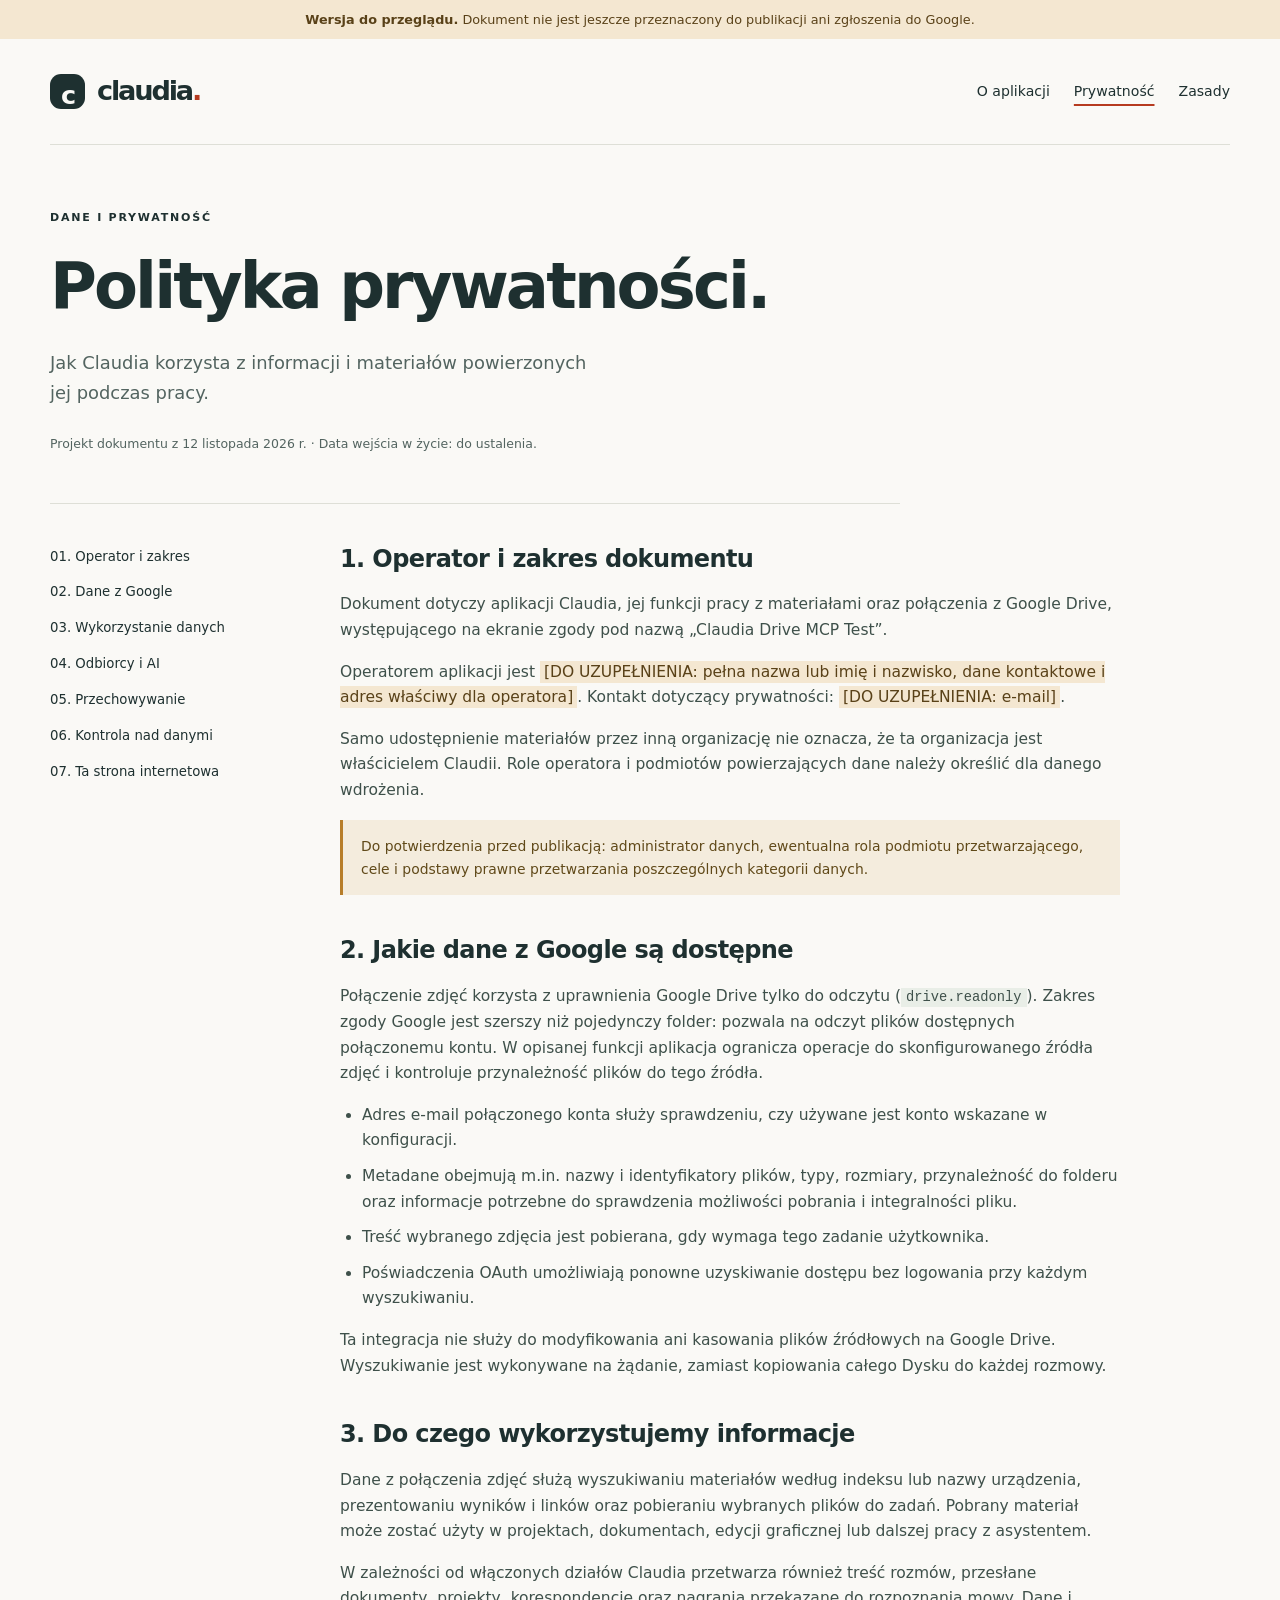
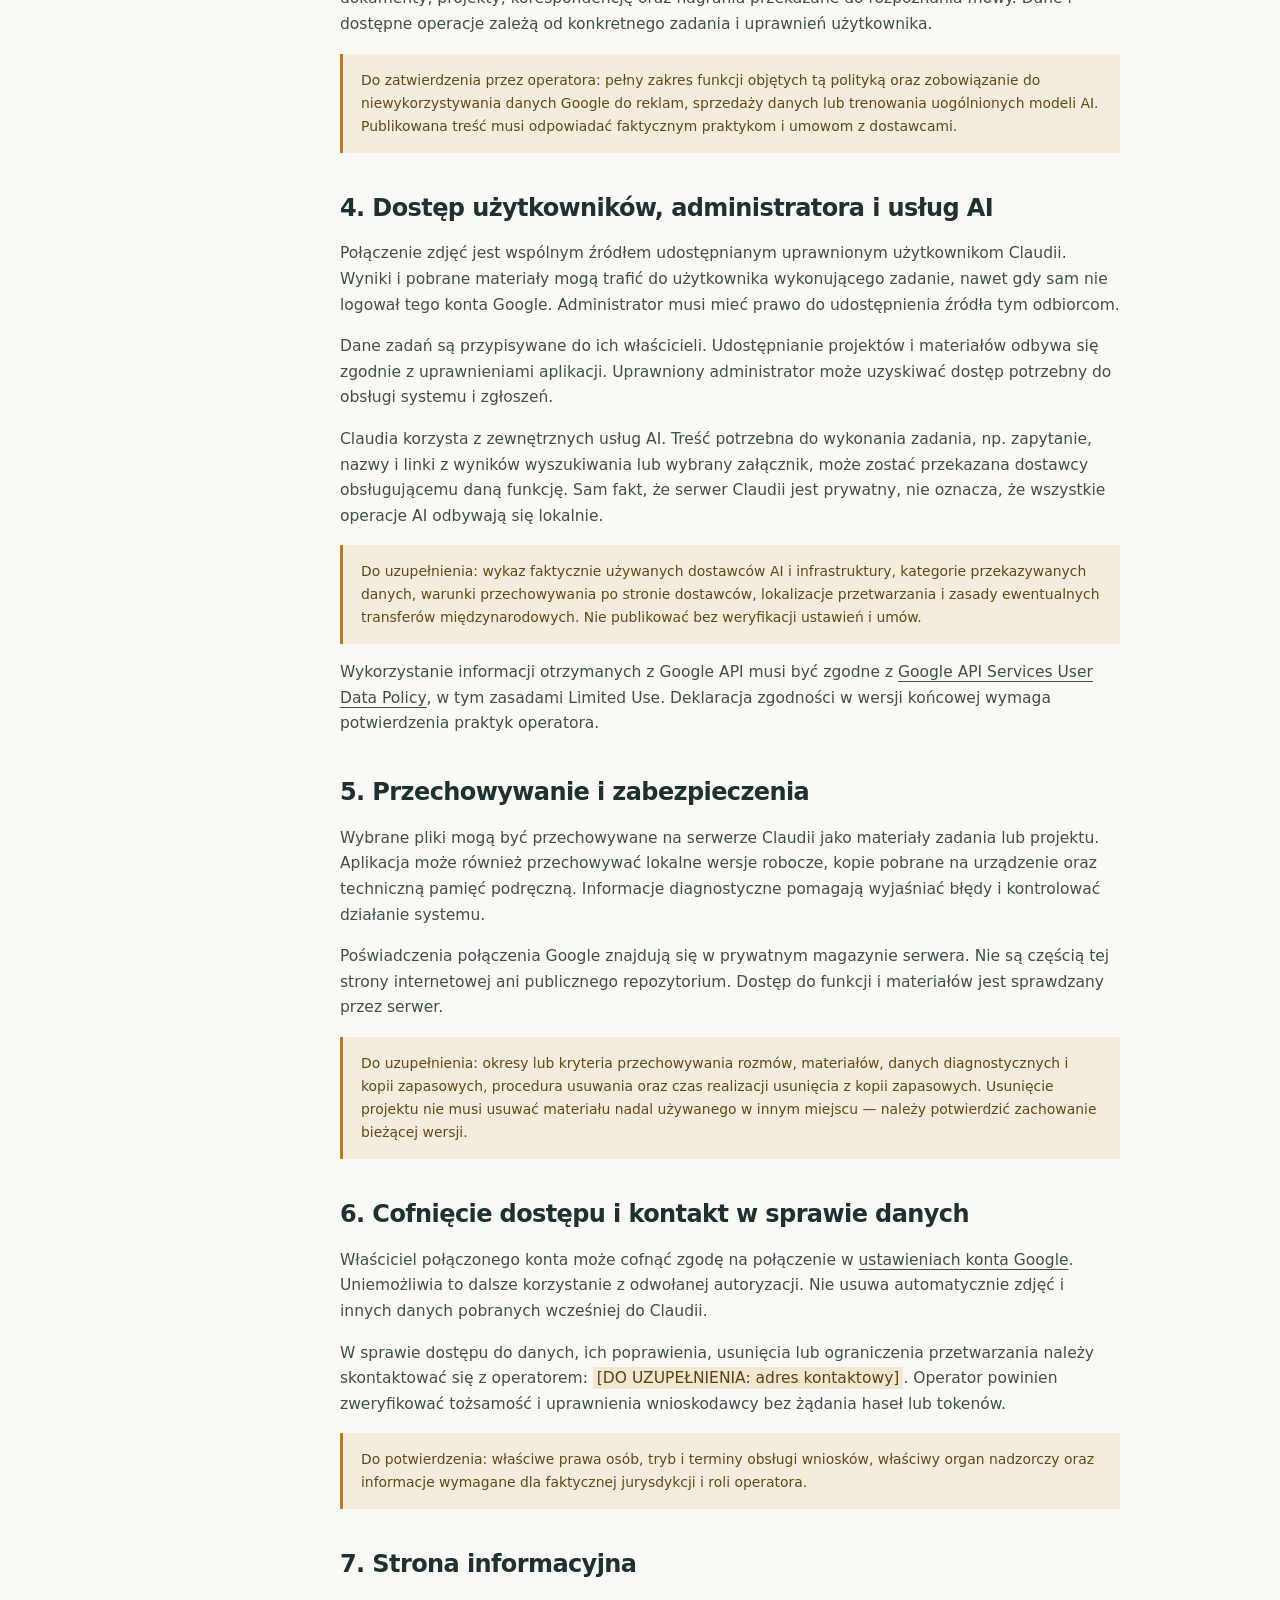
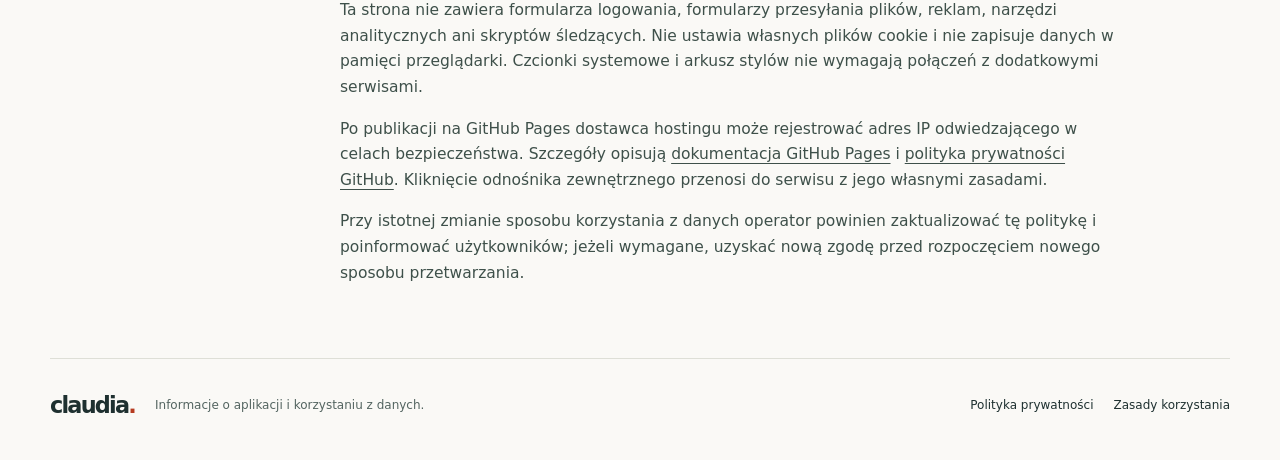
==== prywatnosc.html @ 47835b9e "Przygotuj szkic strony informacyjnej Claudii i dokumentow prywatnosci" ====
<!doctype html>
<html lang="pl"><head><meta charset="utf-8"><meta name="viewport" content="width=device-width, initial-scale=1"><meta name="robots" content="noindex, nofollow"><meta name="description" content="Polityka prywatności Claudii: dostęp do Google Drive, wykorzystanie materiałów w zadaniach, przechowywanie i kontakt."><title>Polityka prywatności — Claudia</title><link rel="stylesheet" href="styles.css"></head>
<body><a class="skip" href="#tresc">Przejdź do treści</a><div class="draft"><strong>Wersja do przeglądu.</strong> Dokument nie jest jeszcze przeznaczony do publikacji ani zgłoszenia do Google.</div>
<header class="site-header wrap"><a class="brand" href="index.html"><span class="brand-icon" aria-hidden="true">c</span>claudia<span class="brand-dot">.</span></a><nav aria-label="Nawigacja główna"><a href="index.html">O aplikacji</a><a href="prywatnosc.html" aria-current="page">Prywatność</a><a href="warunki.html">Zasady</a></nav></header>
<main id="tresc" class="wrap document"><div class="document-heading"><p class="eyebrow">DANE I PRYWATNOŚĆ</p><h1>Polityka prywatności.</h1><p class="lead">Jak Claudia korzysta z informacji i materiałów powierzonych jej podczas pracy.</p><p class="meta">Projekt dokumentu z 12 listopada 2026 r. · Data wejścia w życie: do ustalenia.</p></div>
<div class="document-layout"><aside><nav aria-label="Spis treści"><a href="#operator">01. Operator i zakres</a><a href="#google-dane">02. Dane z Google</a><a href="#cele">03. Wykorzystanie danych</a><a href="#odbiorcy">04. Odbiorcy i AI</a><a href="#przechowywanie">05. Przechowywanie</a><a href="#kontrola">06. Kontrola nad danymi</a><a href="#strona">07. Ta strona internetowa</a></nav></aside><div class="prose">
<section id="operator"><h2>1. Operator i zakres dokumentu</h2><p>Dokument dotyczy aplikacji Claudia, jej funkcji pracy z materiałami oraz połączenia z Google Drive, występującego na ekranie zgody pod nazwą „Claudia Drive MCP Test”.</p><p>Operatorem aplikacji jest <mark>[DO UZUPEŁNIENIA: pełna nazwa lub imię i nazwisko, dane kontaktowe i adres właściwy dla operatora]</mark>. Kontakt dotyczący prywatności: <mark>[DO UZUPEŁNIENIA: e-mail]</mark>.</p><p>Samo udostępnienie materiałów przez inną organizację nie oznacza, że ta organizacja jest właścicielem Claudii. Role operatora i podmiotów powierzających dane należy określić dla danego wdrożenia.</p><p class="review">Do potwierdzenia przed publikacją: administrator danych, ewentualna rola podmiotu przetwarzającego, cele i podstawy prawne przetwarzania poszczególnych kategorii danych.</p></section>
<section id="google-dane"><h2>2. Jakie dane z Google są dostępne</h2><p>Połączenie zdjęć korzysta z uprawnienia Google Drive tylko do odczytu (<code>drive.readonly</code>). Zakres zgody Google jest szerszy niż pojedynczy folder: pozwala na odczyt plików dostępnych połączonemu kontu. W opisanej funkcji aplikacja ogranicza operacje do skonfigurowanego źródła zdjęć i kontroluje przynależność plików do tego źródła.</p><ul><li>Adres e-mail połączonego konta służy sprawdzeniu, czy używane jest konto wskazane w konfiguracji.</li><li>Metadane obejmują m.in. nazwy i identyfikatory plików, typy, rozmiary, przynależność do folderu oraz informacje potrzebne do sprawdzenia możliwości pobrania i integralności pliku.</li><li>Treść wybranego zdjęcia jest pobierana, gdy wymaga tego zadanie użytkownika.</li><li>Poświadczenia OAuth umożliwiają ponowne uzyskiwanie dostępu bez logowania przy każdym wyszukiwaniu.</li></ul><p>Ta integracja nie służy do modyfikowania ani kasowania plików źródłowych na Google Drive. Wyszukiwanie jest wykonywane na żądanie, zamiast kopiowania całego Dysku do każdej rozmowy.</p></section>
<section id="cele"><h2>3. Do czego wykorzystujemy informacje</h2><p>Dane z połączenia zdjęć służą wyszukiwaniu materiałów według indeksu lub nazwy urządzenia, prezentowaniu wyników i linków oraz pobieraniu wybranych plików do zadań. Pobrany materiał może zostać użyty w projektach, dokumentach, edycji graficznej lub dalszej pracy z asystentem.</p><p>W zależności od włączonych działów Claudia przetwarza również treść rozmów, przesłane dokumenty, projekty, korespondencję oraz nagrania przekazane do rozpoznania mowy. Dane i dostępne operacje zależą od konkretnego zadania i uprawnień użytkownika.</p><p class="review">Do zatwierdzenia przez operatora: pełny zakres funkcji objętych tą polityką oraz zobowiązanie do niewykorzystywania danych Google do reklam, sprzedaży danych lub trenowania uogólnionych modeli AI. Publikowana treść musi odpowiadać faktycznym praktykom i umowom z dostawcami.</p></section>
<section id="odbiorcy"><h2>4. Dostęp użytkowników, administratora i usług AI</h2><p>Połączenie zdjęć jest wspólnym źródłem udostępnianym uprawnionym użytkownikom Claudii. Wyniki i pobrane materiały mogą trafić do użytkownika wykonującego zadanie, nawet gdy sam nie logował tego konta Google. Administrator musi mieć prawo do udostępnienia źródła tym odbiorcom.</p><p>Dane zadań są przypisywane do ich właścicieli. Udostępnianie projektów i materiałów odbywa się zgodnie z uprawnieniami aplikacji. Uprawniony administrator może uzyskiwać dostęp potrzebny do obsługi systemu i zgłoszeń.</p><p>Claudia korzysta z zewnętrznych usług AI. Treść potrzebna do wykonania zadania, np. zapytanie, nazwy i linki z wyników wyszukiwania lub wybrany załącznik, może zostać przekazana dostawcy obsługującemu daną funkcję. Sam fakt, że serwer Claudii jest prywatny, nie oznacza, że wszystkie operacje AI odbywają się lokalnie.</p><p class="review">Do uzupełnienia: wykaz faktycznie używanych dostawców AI i infrastruktury, kategorie przekazywanych danych, warunki przechowywania po stronie dostawców, lokalizacje przetwarzania i zasady ewentualnych transferów międzynarodowych. Nie publikować bez weryfikacji ustawień i umów.</p><p>Wykorzystanie informacji otrzymanych z Google API musi być zgodne z <a href="https://developers.google.com/terms/api-services-user-data-policy">Google API Services User Data Policy</a>, w tym zasadami Limited Use. Deklaracja zgodności w wersji końcowej wymaga potwierdzenia praktyk operatora.</p></section>
<section id="przechowywanie"><h2>5. Przechowywanie i zabezpieczenia</h2><p>Wybrane pliki mogą być przechowywane na serwerze Claudii jako materiały zadania lub projektu. Aplikacja może również przechowywać lokalne wersje robocze, kopie pobrane na urządzenie oraz techniczną pamięć podręczną. Informacje diagnostyczne pomagają wyjaśniać błędy i kontrolować działanie systemu.</p><p>Poświadczenia połączenia Google znajdują się w prywatnym magazynie serwera. Nie są częścią tej strony internetowej ani publicznego repozytorium. Dostęp do funkcji i materiałów jest sprawdzany przez serwer.</p><p class="review">Do uzupełnienia: okresy lub kryteria przechowywania rozmów, materiałów, danych diagnostycznych i kopii zapasowych, procedura usuwania oraz czas realizacji usunięcia z kopii zapasowych. Usunięcie projektu nie musi usuwać materiału nadal używanego w innym miejscu — należy potwierdzić zachowanie bieżącej wersji.</p></section>
<section id="kontrola"><h2>6. Cofnięcie dostępu i kontakt w sprawie danych</h2><p>Właściciel połączonego konta może cofnąć zgodę na połączenie w <a href="https://myaccount.google.com/connections">ustawieniach konta Google</a>. Uniemożliwia to dalsze korzystanie z odwołanej autoryzacji. Nie usuwa automatycznie zdjęć i innych danych pobranych wcześniej do Claudii.</p><p>W sprawie dostępu do danych, ich poprawienia, usunięcia lub ograniczenia przetwarzania należy skontaktować się z operatorem: <mark>[DO UZUPEŁNIENIA: adres kontaktowy]</mark>. Operator powinien zweryfikować tożsamość i uprawnienia wnioskodawcy bez żądania haseł lub tokenów.</p><p class="review">Do potwierdzenia: właściwe prawa osób, tryb i terminy obsługi wniosków, właściwy organ nadzorczy oraz informacje wymagane dla faktycznej jurysdykcji i roli operatora.</p></section>
<section id="strona"><h2>7. Strona informacyjna</h2><p>Ta strona nie zawiera formularza logowania, formularzy przesyłania plików, reklam, narzędzi analitycznych ani skryptów śledzących. Nie ustawia własnych plików cookie i nie zapisuje danych w pamięci przeglądarki. Czcionki systemowe i arkusz stylów nie wymagają połączeń z dodatkowymi serwisami.</p><p>Po publikacji na GitHub Pages dostawca hostingu może rejestrować adres IP odwiedzającego w celach bezpieczeństwa. Szczegóły opisują <a href="https://docs.github.com/en/pages/getting-started-with-github-pages/what-is-github-pages#data-collection">dokumentacja GitHub Pages</a> i <a href="https://docs.github.com/en/site-policy/privacy-policies/github-general-privacy-statement">polityka prywatności GitHub</a>. Kliknięcie odnośnika zewnętrznego przenosi do serwisu z jego własnymi zasadami.</p><p>Przy istotnej zmianie sposobu korzystania z danych operator powinien zaktualizować tę politykę i poinformować użytkowników; jeżeli wymagane, uzyskać nową zgodę przed rozpoczęciem nowego sposobu przetwarzania.</p></section>
</div></div></main><footer class="wrap"><a class="brand small" href="index.html">claudia<span class="brand-dot">.</span></a><p>Informacje o aplikacji i korzystaniu z danych.</p><nav aria-label="Dokumenty"><a href="prywatnosc.html">Polityka prywatności</a><a href="warunki.html">Zasady korzystania</a></nav></footer></body></html>
---- styles.css ----
@charset "UTF-8";
.illustration .orbit{transform:none}
:root{--paper:#faf9f6;--ink:#1e3030;--muted:#536460;--accent:#b63b20;--line:#dedfd7;--mint:#e9eee7;--white:#fff;--radius:22px}
*{box-sizing:border-box}html{scroll-behavior:smooth;scroll-padding-top:24px}body{margin:0;background:var(--paper);color:var(--ink);font-family:system-ui,-apple-system,"Segoe UI",sans-serif;font-size:16px;line-height:1.65}a{color:inherit;text-underline-offset:4px}a:hover{color:var(--accent)}a:focus-visible,summary:focus-visible{outline:3px solid var(--accent);outline-offset:5px;border-radius:3px}p{margin:0 0 1rem}h1,h2,h3{line-height:1.12;letter-spacing:-.045em;margin:0 0 1rem}h1{font-size:clamp(2.9rem,5.6vw,5.1rem);font-weight:650}h2{font-size:clamp(2rem,3vw,2.8rem);font-weight:620}h3{font-size:1.27rem;font-weight:650;letter-spacing:-.025em}.wrap{width:min(1180px,calc(100% - 80px));margin-inline:auto}.skip{position:absolute;top:-100px;left:20px;z-index:10;background:var(--ink);color:#fff;padding:12px}.skip:focus{top:12px}.draft{background:#f4e7d1;color:#594118;padding:9px 24px;font-size:.8rem;text-align:center}.site-header{min-height:106px;display:flex;align-items:center;justify-content:space-between;gap:25px;border-bottom:1px solid var(--line)}.brand{display:inline-flex;align-items:center;font-size:1.7rem;font-weight:750;letter-spacing:-.08em;text-decoration:none}.brand-icon{display:grid;place-items:center;width:35px;height:35px;background:var(--ink);color:var(--paper);border-radius:11px;margin-right:12px;font-size:1.6rem;padding-bottom:3px}.brand-dot{color:var(--accent)}nav{display:flex;flex-wrap:wrap;gap:24px;font-size:.88rem}nav a{text-decoration:none}nav a[aria-current]{text-decoration:underline;text-decoration-color:var(--accent);text-decoration-thickness:2px;text-underline-offset:8px}.hero{display:grid;grid-template-columns:1.1fr 1fr;gap:65px;align-items:center;padding-block:80px 76px}.eyebrow{font-size:.69rem;letter-spacing:.16em;font-weight:750;margin-bottom:24px}.status-dot{display:inline-block;width:7px;height:7px;background:var(--accent);border-radius:50%;margin-right:8px}h1 span{color:var(--accent)}.lead{color:var(--muted);font-size:1.12rem;line-height:1.7;max-width:540px;margin-block:25px}.actions{display:flex;flex-wrap:wrap;gap:20px;align-items:center;margin-top:30px}.button{display:inline-flex;align-items:center;gap:22px;padding:14px 20px;background:var(--ink);color:var(--white);border-radius:8px;text-decoration:none;font-size:.88rem;font-weight:600}.button:hover{background:#344b45;color:white}.text-link{font-size:.9rem;font-weight:650}.hero-note{font-size:.73rem;color:var(--muted);margin:30px 0 0}.hero-note span{margin-inline:12px;color:#939f99}.illustration{position:relative;height:482px;background:var(--mint);border-radius:50% 50% 20px 20px;isolation:isolate}.illustration-title{position:absolute;top:43px;left:0;right:0;text-align:center;color:var(--muted);font-size:.63rem;letter-spacing:.2em;font-weight:700}.orbit{position:absolute;inset:45px 20px;border:1px solid #cbd5cb;border-radius:50%;z-index:-1;transform:rotate(30deg)}.orbit-two{inset:90px 0;transform:rotate(-30deg)}.work-card{position:absolute;top:107px;left:17%;width:66%;background:var(--ink);color:#fff;border-radius:16px;padding:24px;box-shadow:0 22px 40px #253e3022;transform:rotate(-5deg)}.work-label{font-size:.56rem;letter-spacing:.13em;color:#c0cec7}.work-heading{display:block;font-size:1.65rem;line-height:1.18;letter-spacing:-.04em;margin:14px 0}.abstract-image{position:relative;height:90px;background:#d8e0cc;border-radius:6px;overflow:hidden}.abstract-image span{position:absolute;border-radius:50%;width:62px;height:62px;background:#d96740;right:24px;top:10px}.abstract-image i{position:absolute;width:160px;height:75px;background:#748b76;transform:rotate(-22deg);left:-15px;bottom:-30px}.abstract-image b{position:absolute;width:190px;height:95px;background:#a9baa0;transform:rotate(25deg);right:-35px;bottom:-60px}.work-bottom{display:flex;justify-content:space-between;margin-top:17px;font-size:.7rem;color:#dbe3da}.source-card{display:flex;align-items:center;gap:12px;position:absolute;z-index:2;border-radius:12px;background:var(--white);padding:15px 19px;box-shadow:0 8px 26px #26392e12;font-size:.78rem;font-weight:650}.source-card small{display:block;color:var(--muted);font-size:.61rem;font-weight:400}.source-top{top:85px;left:0;transform:rotate(3deg)}.source-bottom{bottom:53px;right:-3px;transform:rotate(3deg)}.mini-icon{display:grid;place-items:center;font-size:1.4rem;background:var(--mint);border-radius:8px;width:36px;height:40px}.mini-icon.orange{color:var(--accent);background:#f7e8dd}.illustration-caption{position:absolute;bottom:14px;right:18px;font-size:.6rem;color:var(--muted)}.section{padding-block:64px;border-top:1px solid var(--line)}.section-heading{max-width:670px}.section-heading>p:last-child{color:var(--muted)}.cards{display:grid;grid-template-columns:repeat(3,1fr);gap:20px;margin-top:34px}.card{border:1px solid var(--line);padding:28px;border-radius:var(--radius)}.card-number{display:block;color:var(--accent);font-size:.75rem;margin-bottom:34px}.card p{color:var(--muted);font-size:.92rem;margin:0}.integration{display:grid;grid-template-columns:1fr 1fr;gap:80px;background:var(--mint);padding:52px;border-radius:var(--radius);margin-bottom:65px}.integration p:not(.eyebrow){font-size:.94rem;color:var(--muted)}.steps{list-style:none;margin:0;padding:0}.steps li{display:flex;gap:17px;border-bottom:1px solid #cdd6cc;padding:24px 0}.steps li:first-child{padding-top:0}.steps li:last-child{border:0;padding-bottom:0}.steps li>span{flex-shrink:0;width:30px;height:30px;border:1px solid #a8b8a6;border-radius:50%;display:grid;place-items:center;font-size:.75rem}.steps h3{font-size:1.1rem;margin:4px 0 9px}.steps p{margin:0}.faq{display:grid;grid-template-columns:.8fr 1.2fr;gap:60px}.faq details{padding:19px 0;border-bottom:1px solid var(--line)}.faq details:first-child{padding-top:0}.faq summary{cursor:pointer;font-size:.98rem;font-weight:600;padding-right:10px}.faq details p{margin:15px 0 0;color:var(--muted);font-size:.92rem}.contact{border-top:1px solid var(--line);padding-block:52px;display:grid;grid-template-columns:1fr 1fr;gap:65px}.contact p{color:var(--muted);font-size:.92rem}.contact-data{padding-top:20px}.contact-data strong{color:var(--ink)}mark{background:#f4e7d1;color:#594118;padding:2px 4px;overflow-wrap:anywhere}footer{display:flex;align-items:center;flex-wrap:wrap;gap:20px;border-top:1px solid var(--line);padding-block:28px 36px}footer p{font-size:.75rem;color:var(--muted);margin:0;flex:1}footer nav{font-size:.75rem;gap:20px}.brand.small{font-size:1.4rem}.document{padding-top:64px}.document-heading{max-width:850px;border-bottom:1px solid var(--line);padding-bottom:32px}.document h1{font-size:clamp(2.5rem,5vw,4.4rem);overflow-wrap:anywhere}.meta{color:var(--muted);font-size:.78rem}.document-layout{display:grid;grid-template-columns:225px minmax(0,1fr);gap:65px;padding-top:42px}.document aside nav{display:flex;flex-direction:column;gap:14px;position:sticky;top:24px;font-size:.83rem}.prose{max-width:780px;overflow-wrap:anywhere}.prose section{margin-bottom:42px;scroll-margin-top:25px}.prose h2{font-size:1.5rem;letter-spacing:-.025em;margin-bottom:20px}.prose p,.prose li{font-size:.97rem;color:#3e504a}.prose ul{padding-left:22px}.prose li{margin-bottom:10px}.prose code{font-size:.86rem;background:var(--mint);padding:2px 5px}.prose .review{border-left:3px solid #b77d29;background:#f4ecdd;color:#604919;padding:15px 18px;font-size:.87rem}.narrow{margin:44px auto 0}.document+footer{margin-top:30px}
@media(max-width:1000px){.wrap{width:calc(100% - 48px)}.hero{gap:30px;padding-top:50px}.illustration{height:440px}.source-card{padding:12px;max-width:92%}.integration{gap:32px;padding:32px}.document-layout{gap:30px;grid-template-columns:180px minmax(0,1fr)}.actions{gap:16px}.card{padding:22px}}
@media(max-width:720px){.wrap{width:calc(100% - 36px)}.draft{font-size:.72rem;padding:9px 16px}.site-header{min-height:96px;flex-wrap:wrap;gap:12px;padding-block:18px}.brand{font-size:1.5rem}nav{gap:17px;font-size:.8rem}.hero{grid-template-columns:1fr;gap:36px;padding-block:42px}.hero h1{font-size:clamp(2.9rem,10vw,4.5rem)}.lead{font-size:1rem}.hero-note{margin-top:24px}.illustration{width:min(420px,100%);height:420px;justify-self:center}.work-card{top:95px}.source-top{top:72px}.source-bottom{bottom:40px;right:0}.illustration-title{top:30px}.section{padding-block:40px}.cards{grid-template-columns:1fr;gap:14px;margin-top:24px}.card{padding:24px}.card-number{margin-bottom:20px}.integration{grid-template-columns:1fr;padding:28px;gap:30px;margin-bottom:40px}.faq,.contact{grid-template-columns:1fr;gap:20px}.contact{padding-block:35px}.contact-data{padding-top:0}footer{gap:15px}footer p{flex-basis:65%}footer nav{width:100%}.document{padding-top:38px}.document-layout{grid-template-columns:1fr;gap:32px;padding-top:25px}.document aside nav{position:static;display:grid;grid-template-columns:1fr 1fr;gap:12px}.prose h2{font-size:1.35rem}.document-heading{padding-bottom:22px}.prose .review{padding:12px}.narrow{margin-top:32px}}
@media(prefers-reduced-motion:reduce){html{scroll-behavior:auto}}
@media print{body{background:white;color:black}.draft{border:2px solid #765416}.site-header nav,.skip,.document aside,.illustration,.actions{display:none}.wrap{width:100%}.hero,.document-layout,.integration,.contact{display:block}.hero{padding:25px 0}.prose{max-width:none}.cards{display:block}.card{break-inside:avoid;margin:15px 0}.review,mark{background:#f4e7d1!important}footer{margin-top:20px}.section{padding:20px 0}a{text-decoration:underline}}
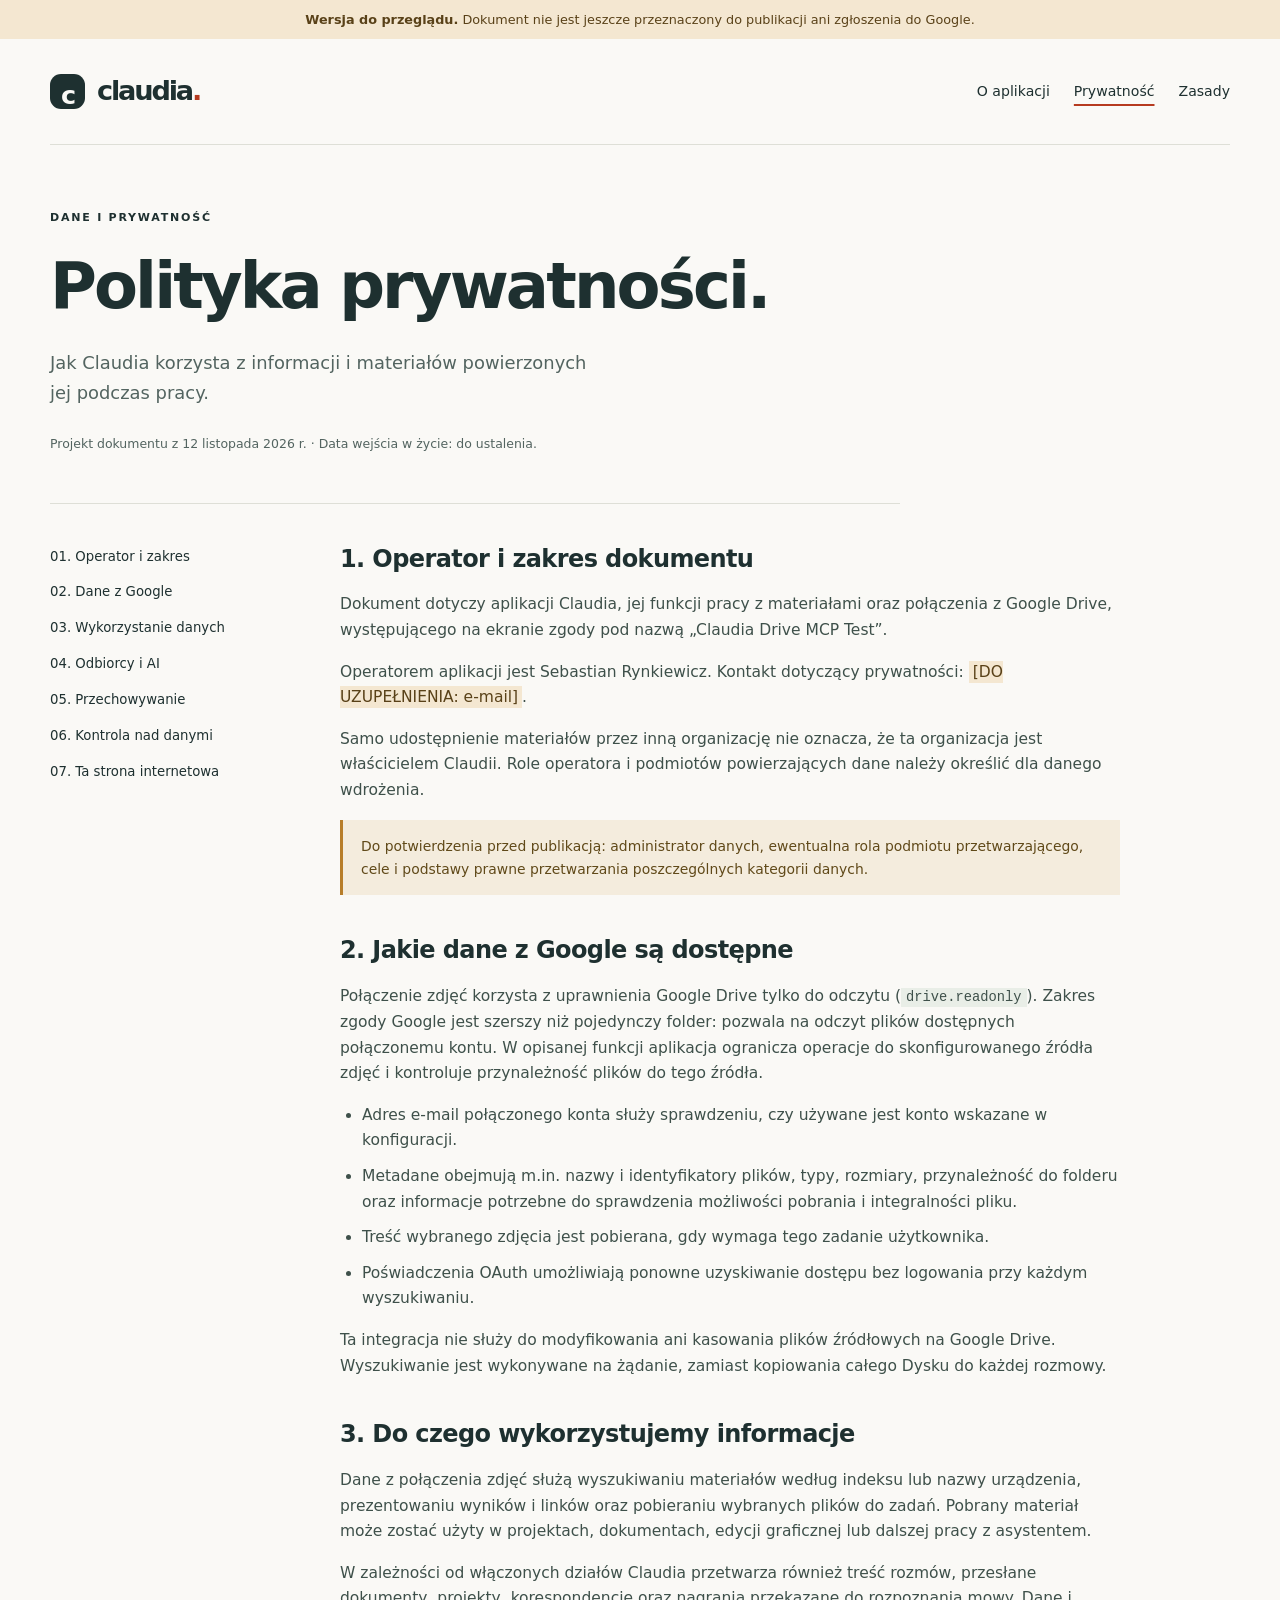
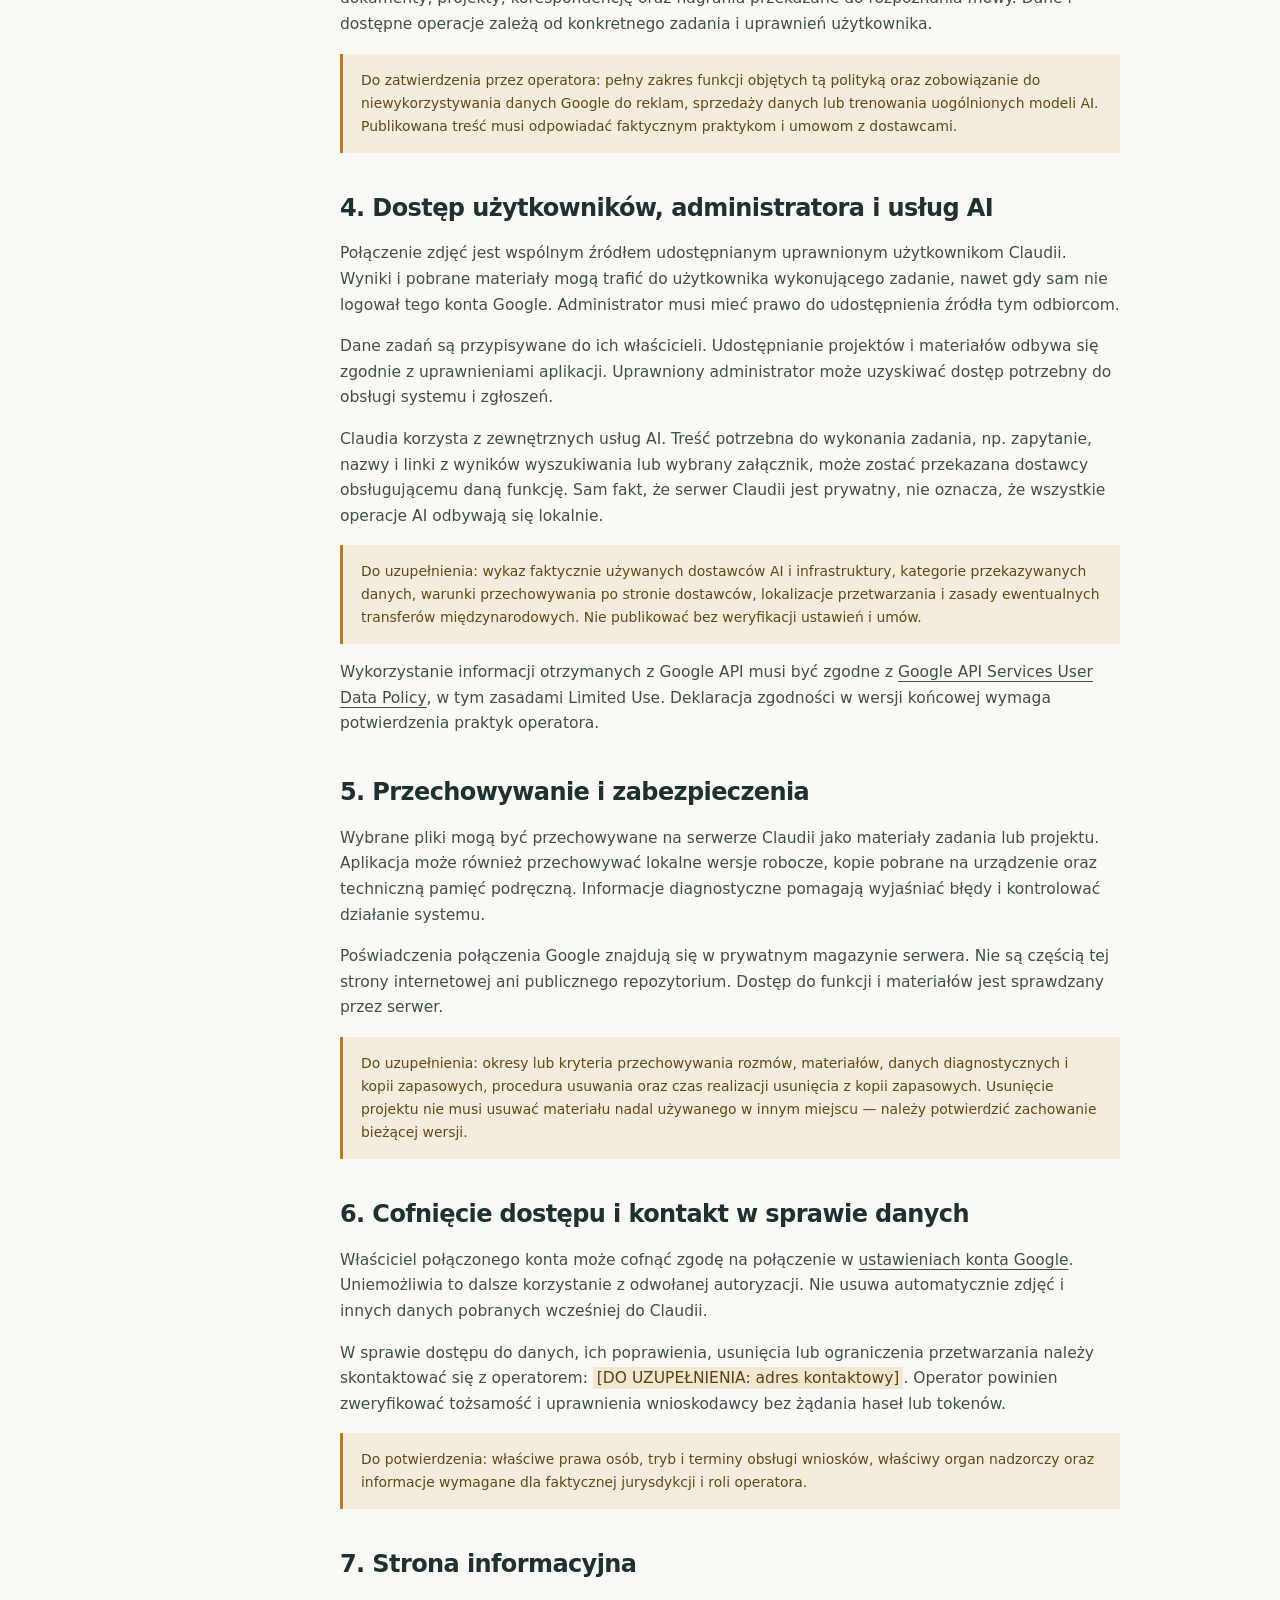
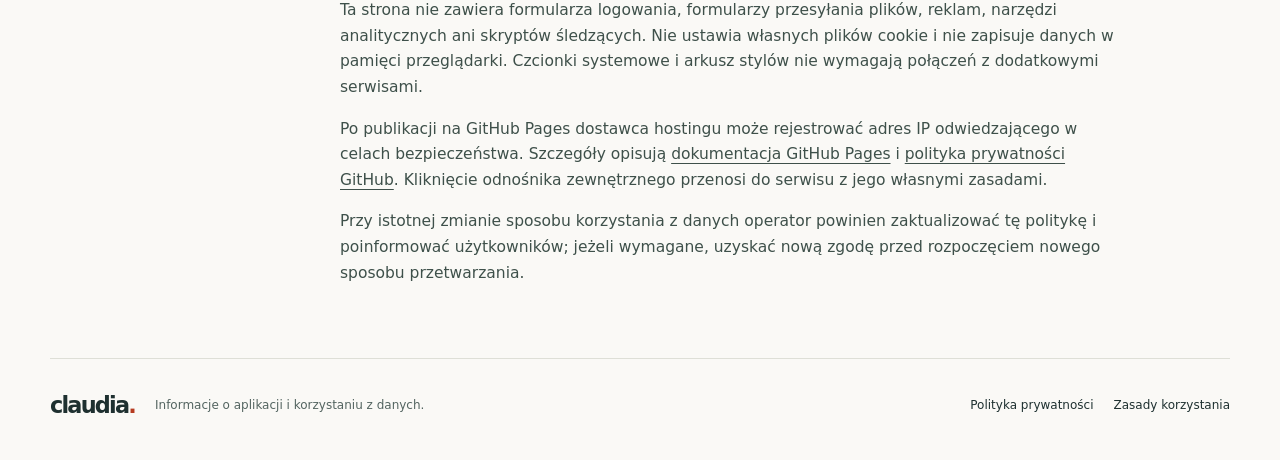
==== commit 4239db40: "Uzupelnij potwierdzone dane operatora Claudii" ====
--- a/prywatnosc.html
+++ b/prywatnosc.html
@@ -4,7 +4,7 @@
 <header class="site-header wrap"><a class="brand" href="index.html"><span class="brand-icon" aria-hidden="true">c</span>claudia<span class="brand-dot">.</span></a><nav aria-label="Nawigacja główna"><a href="index.html">O aplikacji</a><a href="prywatnosc.html" aria-current="page">Prywatność</a><a href="warunki.html">Zasady</a></nav></header>
 <main id="tresc" class="wrap document"><div class="document-heading"><p class="eyebrow">DANE I PRYWATNOŚĆ</p><h1>Polityka prywatności.</h1><p class="lead">Jak Claudia korzysta z informacji i materiałów powierzonych jej podczas pracy.</p><p class="meta">Projekt dokumentu z 12 listopada 2026 r. · Data wejścia w życie: do ustalenia.</p></div>
 <div class="document-layout"><aside><nav aria-label="Spis treści"><a href="#operator">01. Operator i zakres</a><a href="#google-dane">02. Dane z Google</a><a href="#cele">03. Wykorzystanie danych</a><a href="#odbiorcy">04. Odbiorcy i AI</a><a href="#przechowywanie">05. Przechowywanie</a><a href="#kontrola">06. Kontrola nad danymi</a><a href="#strona">07. Ta strona internetowa</a></nav></aside><div class="prose">
-<section id="operator"><h2>1. Operator i zakres dokumentu</h2><p>Dokument dotyczy aplikacji Claudia, jej funkcji pracy z materiałami oraz połączenia z Google Drive, występującego na ekranie zgody pod nazwą „Claudia Drive MCP Test”.</p><p>Operatorem aplikacji jest <mark>[DO UZUPEŁNIENIA: pełna nazwa lub imię i nazwisko, dane kontaktowe i adres właściwy dla operatora]</mark>. Kontakt dotyczący prywatności: <mark>[DO UZUPEŁNIENIA: e-mail]</mark>.</p><p>Samo udostępnienie materiałów przez inną organizację nie oznacza, że ta organizacja jest właścicielem Claudii. Role operatora i podmiotów powierzających dane należy określić dla danego wdrożenia.</p><p class="review">Do potwierdzenia przed publikacją: administrator danych, ewentualna rola podmiotu przetwarzającego, cele i podstawy prawne przetwarzania poszczególnych kategorii danych.</p></section>
+<section id="operator"><h2>1. Operator i zakres dokumentu</h2><p>Dokument dotyczy aplikacji Claudia, jej funkcji pracy z materiałami oraz połączenia z Google Drive, występującego na ekranie zgody pod nazwą „Claudia Drive MCP Test”.</p><p>Operatorem aplikacji jest Sebastian Rynkiewicz. Kontakt dotyczący prywatności: <mark>[DO UZUPEŁNIENIA: e-mail]</mark>.</p><p>Samo udostępnienie materiałów przez inną organizację nie oznacza, że ta organizacja jest właścicielem Claudii. Role operatora i podmiotów powierzających dane należy określić dla danego wdrożenia.</p><p class="review">Do potwierdzenia przed publikacją: administrator danych, ewentualna rola podmiotu przetwarzającego, cele i podstawy prawne przetwarzania poszczególnych kategorii danych.</p></section>
 <section id="google-dane"><h2>2. Jakie dane z Google są dostępne</h2><p>Połączenie zdjęć korzysta z uprawnienia Google Drive tylko do odczytu (<code>drive.readonly</code>). Zakres zgody Google jest szerszy niż pojedynczy folder: pozwala na odczyt plików dostępnych połączonemu kontu. W opisanej funkcji aplikacja ogranicza operacje do skonfigurowanego źródła zdjęć i kontroluje przynależność plików do tego źródła.</p><ul><li>Adres e-mail połączonego konta służy sprawdzeniu, czy używane jest konto wskazane w konfiguracji.</li><li>Metadane obejmują m.in. nazwy i identyfikatory plików, typy, rozmiary, przynależność do folderu oraz informacje potrzebne do sprawdzenia możliwości pobrania i integralności pliku.</li><li>Treść wybranego zdjęcia jest pobierana, gdy wymaga tego zadanie użytkownika.</li><li>Poświadczenia OAuth umożliwiają ponowne uzyskiwanie dostępu bez logowania przy każdym wyszukiwaniu.</li></ul><p>Ta integracja nie służy do modyfikowania ani kasowania plików źródłowych na Google Drive. Wyszukiwanie jest wykonywane na żądanie, zamiast kopiowania całego Dysku do każdej rozmowy.</p></section>
 <section id="cele"><h2>3. Do czego wykorzystujemy informacje</h2><p>Dane z połączenia zdjęć służą wyszukiwaniu materiałów według indeksu lub nazwy urządzenia, prezentowaniu wyników i linków oraz pobieraniu wybranych plików do zadań. Pobrany materiał może zostać użyty w projektach, dokumentach, edycji graficznej lub dalszej pracy z asystentem.</p><p>W zależności od włączonych działów Claudia przetwarza również treść rozmów, przesłane dokumenty, projekty, korespondencję oraz nagrania przekazane do rozpoznania mowy. Dane i dostępne operacje zależą od konkretnego zadania i uprawnień użytkownika.</p><p class="review">Do zatwierdzenia przez operatora: pełny zakres funkcji objętych tą polityką oraz zobowiązanie do niewykorzystywania danych Google do reklam, sprzedaży danych lub trenowania uogólnionych modeli AI. Publikowana treść musi odpowiadać faktycznym praktykom i umowom z dostawcami.</p></section>
 <section id="odbiorcy"><h2>4. Dostęp użytkowników, administratora i usług AI</h2><p>Połączenie zdjęć jest wspólnym źródłem udostępnianym uprawnionym użytkownikom Claudii. Wyniki i pobrane materiały mogą trafić do użytkownika wykonującego zadanie, nawet gdy sam nie logował tego konta Google. Administrator musi mieć prawo do udostępnienia źródła tym odbiorcom.</p><p>Dane zadań są przypisywane do ich właścicieli. Udostępnianie projektów i materiałów odbywa się zgodnie z uprawnieniami aplikacji. Uprawniony administrator może uzyskiwać dostęp potrzebny do obsługi systemu i zgłoszeń.</p><p>Claudia korzysta z zewnętrznych usług AI. Treść potrzebna do wykonania zadania, np. zapytanie, nazwy i linki z wyników wyszukiwania lub wybrany załącznik, może zostać przekazana dostawcy obsługującemu daną funkcję. Sam fakt, że serwer Claudii jest prywatny, nie oznacza, że wszystkie operacje AI odbywają się lokalnie.</p><p class="review">Do uzupełnienia: wykaz faktycznie używanych dostawców AI i infrastruktury, kategorie przekazywanych danych, warunki przechowywania po stronie dostawców, lokalizacje przetwarzania i zasady ewentualnych transferów międzynarodowych. Nie publikować bez weryfikacji ustawień i umów.</p><p>Wykorzystanie informacji otrzymanych z Google API musi być zgodne z <a href="https://developers.google.com/terms/api-services-user-data-policy">Google API Services User Data Policy</a>, w tym zasadami Limited Use. Deklaracja zgodności w wersji końcowej wymaga potwierdzenia praktyk operatora.</p></section>
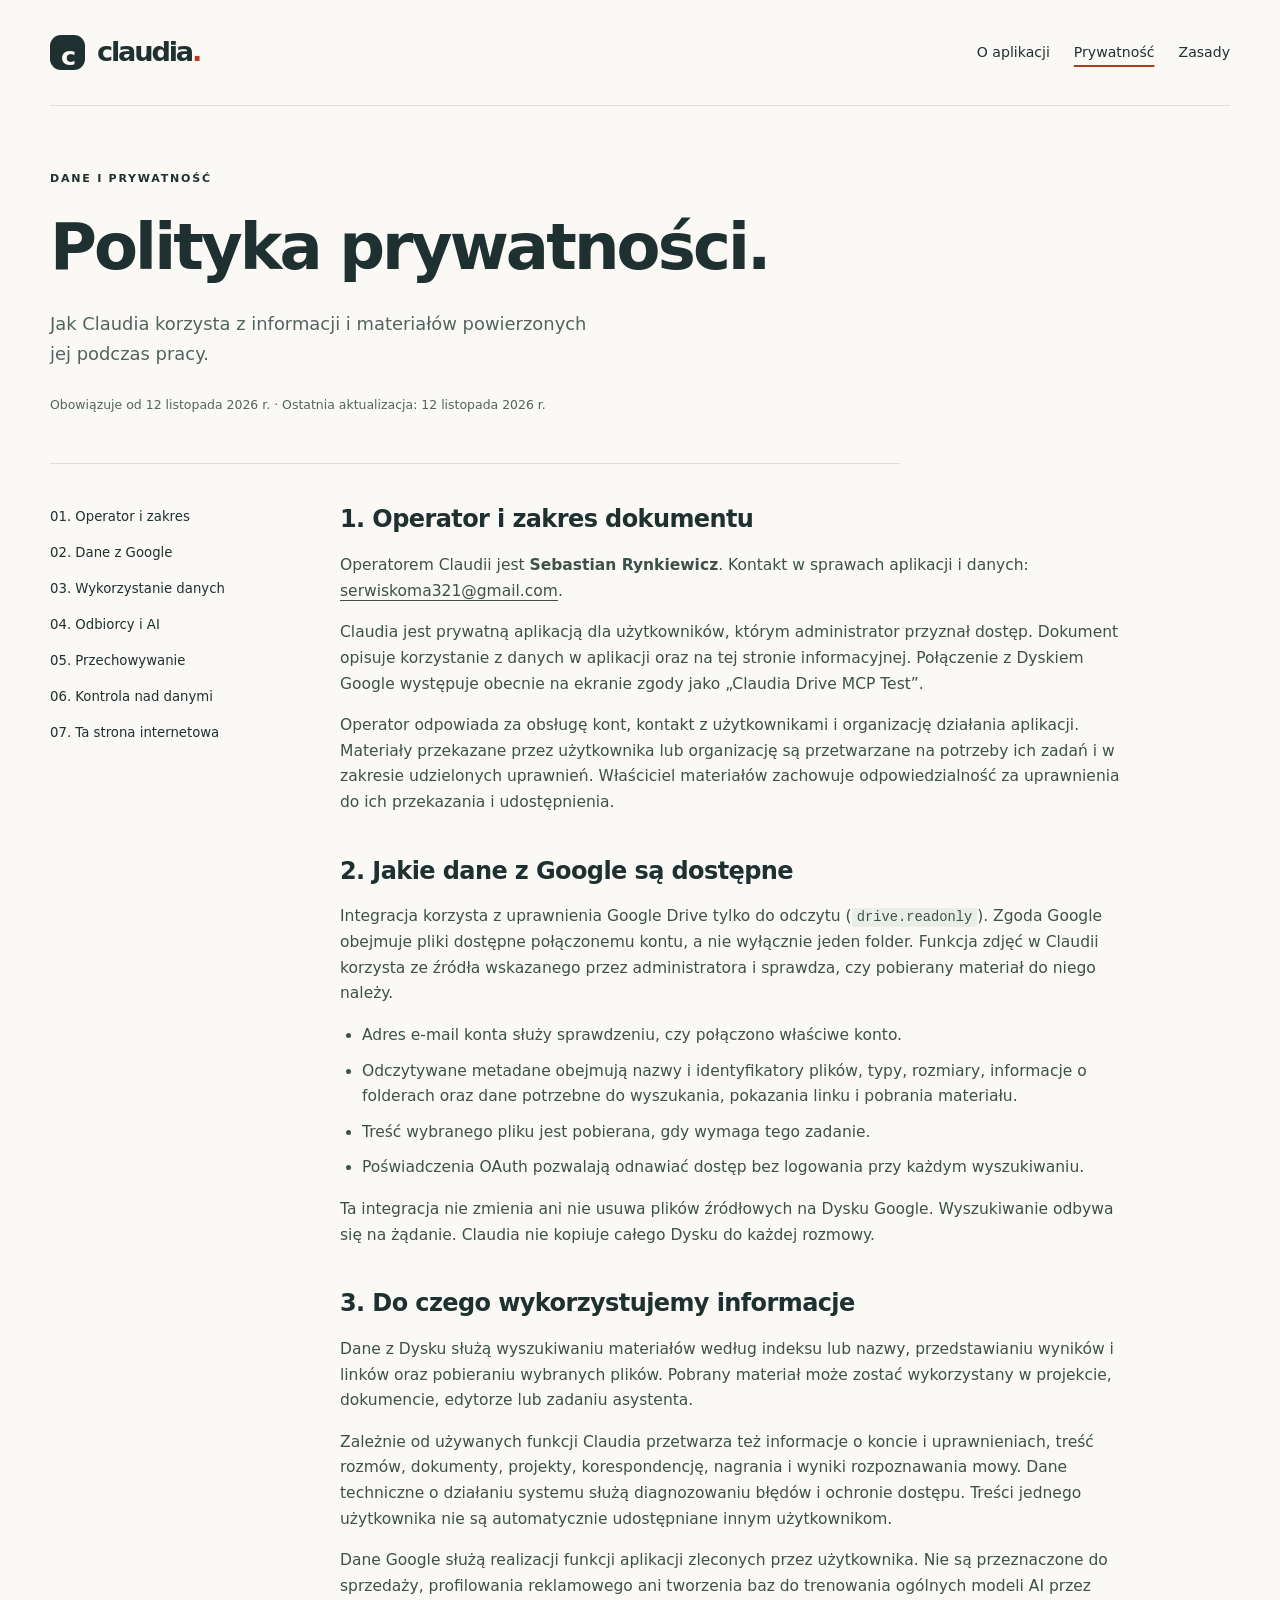
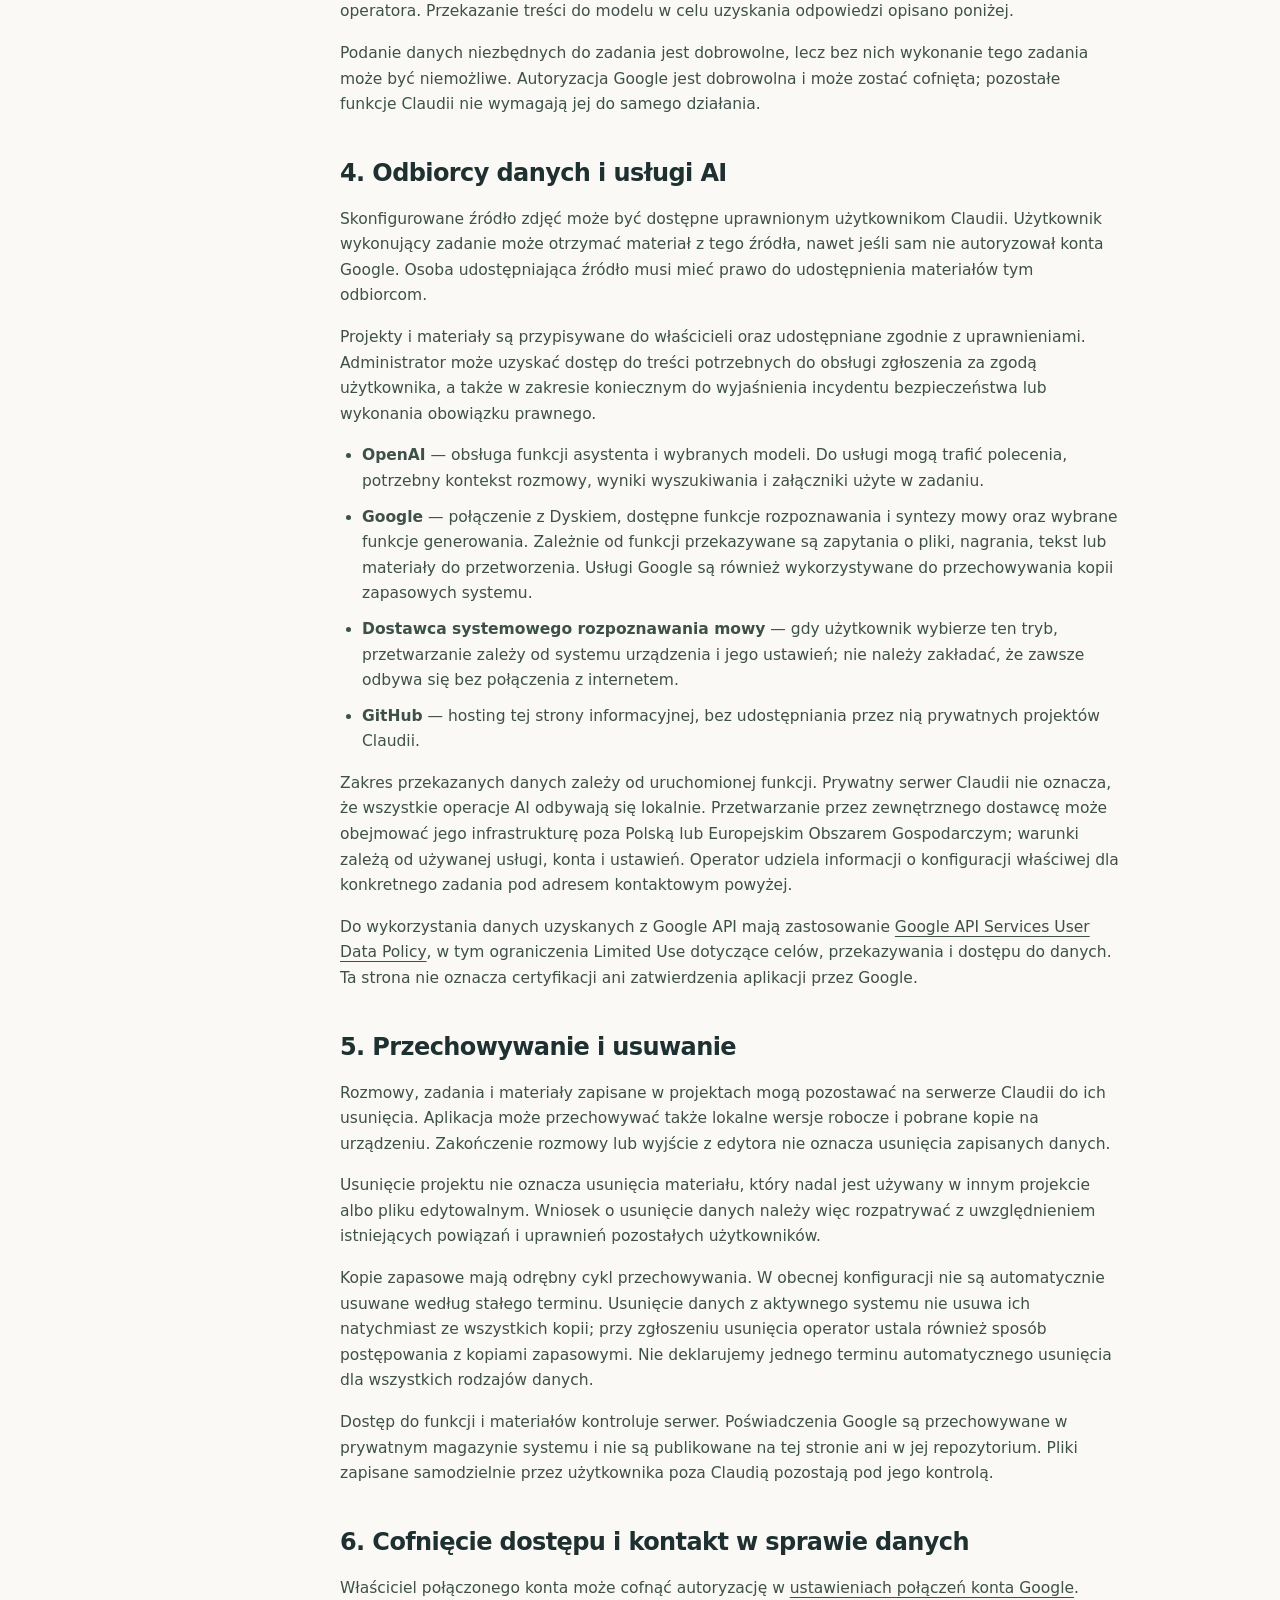
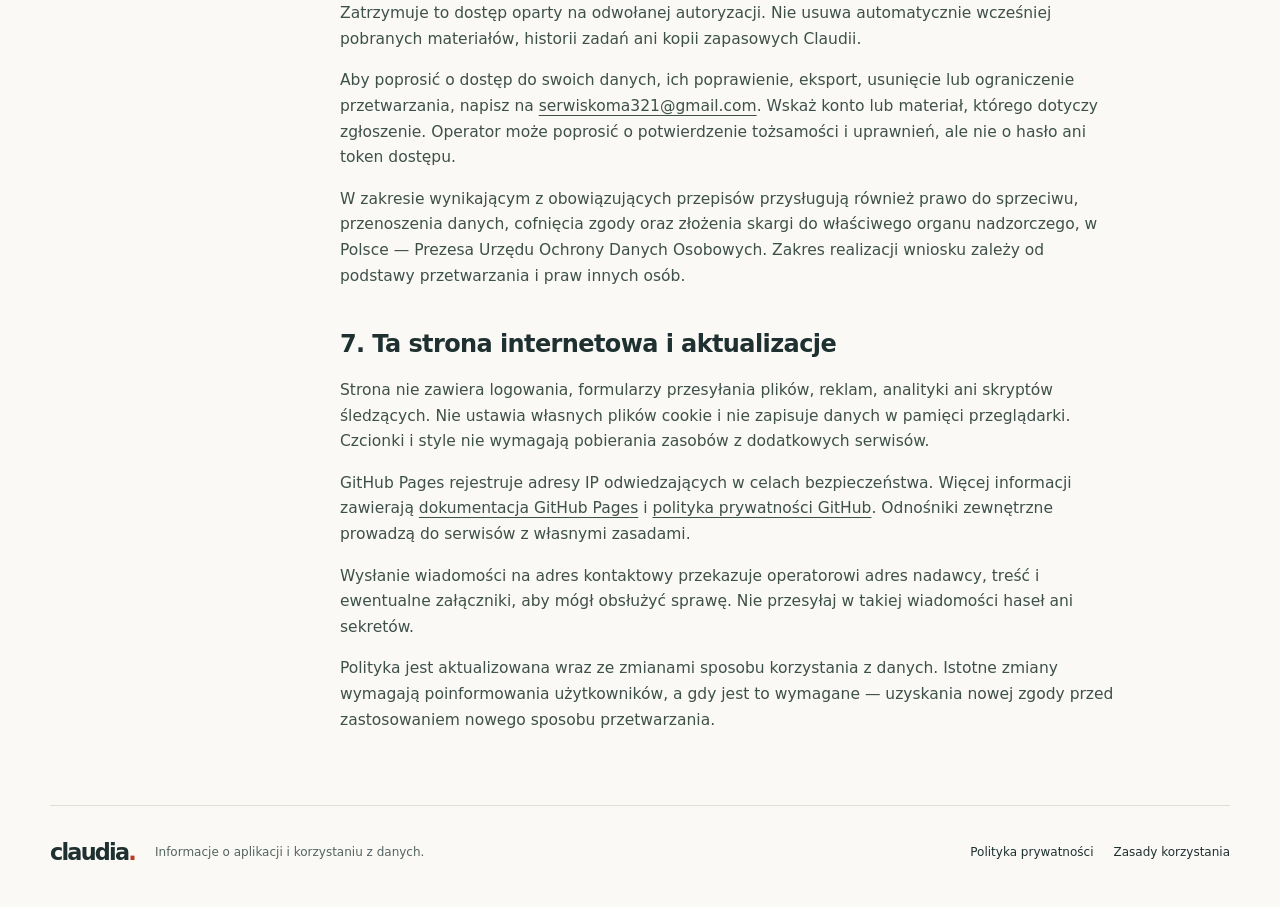
==== commit e5e30e2f: "Opublikuj strone Claudii z danymi operatora i opisem prywatnosci" ====
--- a/prywatnosc.html
+++ b/prywatnosc.html
@@ -1,14 +1,40 @@
 <!doctype html>
-<html lang="pl"><head><meta charset="utf-8"><meta name="viewport" content="width=device-width, initial-scale=1"><meta name="robots" content="noindex, nofollow"><meta name="description" content="Polityka prywatności Claudii: dostęp do Google Drive, wykorzystanie materiałów w zadaniach, przechowywanie i kontakt."><title>Polityka prywatności — Claudia</title><link rel="stylesheet" href="styles.css"></head>
-<body><a class="skip" href="#tresc">Przejdź do treści</a><div class="draft"><strong>Wersja do przeglądu.</strong> Dokument nie jest jeszcze przeznaczony do publikacji ani zgłoszenia do Google.</div>
+<html lang="pl"><head><meta charset="utf-8"><meta name="viewport" content="width=device-width, initial-scale=1"><meta name="description" content="Polityka prywatności Claudii: dostęp do Google Drive, wykorzystanie materiałów w zadaniach, przechowywanie i kontakt."><title>Polityka prywatności — Claudia</title><link rel="stylesheet" href="styles.css"></head>
+<body><a class="skip" href="#tresc">Przejdź do treści</a>
 <header class="site-header wrap"><a class="brand" href="index.html"><span class="brand-icon" aria-hidden="true">c</span>claudia<span class="brand-dot">.</span></a><nav aria-label="Nawigacja główna"><a href="index.html">O aplikacji</a><a href="prywatnosc.html" aria-current="page">Prywatność</a><a href="warunki.html">Zasady</a></nav></header>
-<main id="tresc" class="wrap document"><div class="document-heading"><p class="eyebrow">DANE I PRYWATNOŚĆ</p><h1>Polityka prywatności.</h1><p class="lead">Jak Claudia korzysta z informacji i materiałów powierzonych jej podczas pracy.</p><p class="meta">Projekt dokumentu z 12 listopada 2026 r. · Data wejścia w życie: do ustalenia.</p></div>
+<main id="tresc" class="wrap document"><div class="document-heading"><p class="eyebrow">DANE I PRYWATNOŚĆ</p><h1>Polityka prywatności.</h1><p class="lead">Jak Claudia korzysta z informacji i materiałów powierzonych jej podczas pracy.</p><p class="meta">Obowiązuje od 12 listopada 2026 r. · Ostatnia aktualizacja: 12 listopada 2026 r.</p></div>
 <div class="document-layout"><aside><nav aria-label="Spis treści"><a href="#operator">01. Operator i zakres</a><a href="#google-dane">02. Dane z Google</a><a href="#cele">03. Wykorzystanie danych</a><a href="#odbiorcy">04. Odbiorcy i AI</a><a href="#przechowywanie">05. Przechowywanie</a><a href="#kontrola">06. Kontrola nad danymi</a><a href="#strona">07. Ta strona internetowa</a></nav></aside><div class="prose">
-<section id="operator"><h2>1. Operator i zakres dokumentu</h2><p>Dokument dotyczy aplikacji Claudia, jej funkcji pracy z materiałami oraz połączenia z Google Drive, występującego na ekranie zgody pod nazwą „Claudia Drive MCP Test”.</p><p>Operatorem aplikacji jest Sebastian Rynkiewicz. Kontakt dotyczący prywatności: <mark>[DO UZUPEŁNIENIA: e-mail]</mark>.</p><p>Samo udostępnienie materiałów przez inną organizację nie oznacza, że ta organizacja jest właścicielem Claudii. Role operatora i podmiotów powierzających dane należy określić dla danego wdrożenia.</p><p class="review">Do potwierdzenia przed publikacją: administrator danych, ewentualna rola podmiotu przetwarzającego, cele i podstawy prawne przetwarzania poszczególnych kategorii danych.</p></section>
-<section id="google-dane"><h2>2. Jakie dane z Google są dostępne</h2><p>Połączenie zdjęć korzysta z uprawnienia Google Drive tylko do odczytu (<code>drive.readonly</code>). Zakres zgody Google jest szerszy niż pojedynczy folder: pozwala na odczyt plików dostępnych połączonemu kontu. W opisanej funkcji aplikacja ogranicza operacje do skonfigurowanego źródła zdjęć i kontroluje przynależność plików do tego źródła.</p><ul><li>Adres e-mail połączonego konta służy sprawdzeniu, czy używane jest konto wskazane w konfiguracji.</li><li>Metadane obejmują m.in. nazwy i identyfikatory plików, typy, rozmiary, przynależność do folderu oraz informacje potrzebne do sprawdzenia możliwości pobrania i integralności pliku.</li><li>Treść wybranego zdjęcia jest pobierana, gdy wymaga tego zadanie użytkownika.</li><li>Poświadczenia OAuth umożliwiają ponowne uzyskiwanie dostępu bez logowania przy każdym wyszukiwaniu.</li></ul><p>Ta integracja nie służy do modyfikowania ani kasowania plików źródłowych na Google Drive. Wyszukiwanie jest wykonywane na żądanie, zamiast kopiowania całego Dysku do każdej rozmowy.</p></section>
-<section id="cele"><h2>3. Do czego wykorzystujemy informacje</h2><p>Dane z połączenia zdjęć służą wyszukiwaniu materiałów według indeksu lub nazwy urządzenia, prezentowaniu wyników i linków oraz pobieraniu wybranych plików do zadań. Pobrany materiał może zostać użyty w projektach, dokumentach, edycji graficznej lub dalszej pracy z asystentem.</p><p>W zależności od włączonych działów Claudia przetwarza również treść rozmów, przesłane dokumenty, projekty, korespondencję oraz nagrania przekazane do rozpoznania mowy. Dane i dostępne operacje zależą od konkretnego zadania i uprawnień użytkownika.</p><p class="review">Do zatwierdzenia przez operatora: pełny zakres funkcji objętych tą polityką oraz zobowiązanie do niewykorzystywania danych Google do reklam, sprzedaży danych lub trenowania uogólnionych modeli AI. Publikowana treść musi odpowiadać faktycznym praktykom i umowom z dostawcami.</p></section>
-<section id="odbiorcy"><h2>4. Dostęp użytkowników, administratora i usług AI</h2><p>Połączenie zdjęć jest wspólnym źródłem udostępnianym uprawnionym użytkownikom Claudii. Wyniki i pobrane materiały mogą trafić do użytkownika wykonującego zadanie, nawet gdy sam nie logował tego konta Google. Administrator musi mieć prawo do udostępnienia źródła tym odbiorcom.</p><p>Dane zadań są przypisywane do ich właścicieli. Udostępnianie projektów i materiałów odbywa się zgodnie z uprawnieniami aplikacji. Uprawniony administrator może uzyskiwać dostęp potrzebny do obsługi systemu i zgłoszeń.</p><p>Claudia korzysta z zewnętrznych usług AI. Treść potrzebna do wykonania zadania, np. zapytanie, nazwy i linki z wyników wyszukiwania lub wybrany załącznik, może zostać przekazana dostawcy obsługującemu daną funkcję. Sam fakt, że serwer Claudii jest prywatny, nie oznacza, że wszystkie operacje AI odbywają się lokalnie.</p><p class="review">Do uzupełnienia: wykaz faktycznie używanych dostawców AI i infrastruktury, kategorie przekazywanych danych, warunki przechowywania po stronie dostawców, lokalizacje przetwarzania i zasady ewentualnych transferów międzynarodowych. Nie publikować bez weryfikacji ustawień i umów.</p><p>Wykorzystanie informacji otrzymanych z Google API musi być zgodne z <a href="https://developers.google.com/terms/api-services-user-data-policy">Google API Services User Data Policy</a>, w tym zasadami Limited Use. Deklaracja zgodności w wersji końcowej wymaga potwierdzenia praktyk operatora.</p></section>
-<section id="przechowywanie"><h2>5. Przechowywanie i zabezpieczenia</h2><p>Wybrane pliki mogą być przechowywane na serwerze Claudii jako materiały zadania lub projektu. Aplikacja może również przechowywać lokalne wersje robocze, kopie pobrane na urządzenie oraz techniczną pamięć podręczną. Informacje diagnostyczne pomagają wyjaśniać błędy i kontrolować działanie systemu.</p><p>Poświadczenia połączenia Google znajdują się w prywatnym magazynie serwera. Nie są częścią tej strony internetowej ani publicznego repozytorium. Dostęp do funkcji i materiałów jest sprawdzany przez serwer.</p><p class="review">Do uzupełnienia: okresy lub kryteria przechowywania rozmów, materiałów, danych diagnostycznych i kopii zapasowych, procedura usuwania oraz czas realizacji usunięcia z kopii zapasowych. Usunięcie projektu nie musi usuwać materiału nadal używanego w innym miejscu — należy potwierdzić zachowanie bieżącej wersji.</p></section>
-<section id="kontrola"><h2>6. Cofnięcie dostępu i kontakt w sprawie danych</h2><p>Właściciel połączonego konta może cofnąć zgodę na połączenie w <a href="https://myaccount.google.com/connections">ustawieniach konta Google</a>. Uniemożliwia to dalsze korzystanie z odwołanej autoryzacji. Nie usuwa automatycznie zdjęć i innych danych pobranych wcześniej do Claudii.</p><p>W sprawie dostępu do danych, ich poprawienia, usunięcia lub ograniczenia przetwarzania należy skontaktować się z operatorem: <mark>[DO UZUPEŁNIENIA: adres kontaktowy]</mark>. Operator powinien zweryfikować tożsamość i uprawnienia wnioskodawcy bez żądania haseł lub tokenów.</p><p class="review">Do potwierdzenia: właściwe prawa osób, tryb i terminy obsługi wniosków, właściwy organ nadzorczy oraz informacje wymagane dla faktycznej jurysdykcji i roli operatora.</p></section>
-<section id="strona"><h2>7. Strona informacyjna</h2><p>Ta strona nie zawiera formularza logowania, formularzy przesyłania plików, reklam, narzędzi analitycznych ani skryptów śledzących. Nie ustawia własnych plików cookie i nie zapisuje danych w pamięci przeglądarki. Czcionki systemowe i arkusz stylów nie wymagają połączeń z dodatkowymi serwisami.</p><p>Po publikacji na GitHub Pages dostawca hostingu może rejestrować adres IP odwiedzającego w celach bezpieczeństwa. Szczegóły opisują <a href="https://docs.github.com/en/pages/getting-started-with-github-pages/what-is-github-pages#data-collection">dokumentacja GitHub Pages</a> i <a href="https://docs.github.com/en/site-policy/privacy-policies/github-general-privacy-statement">polityka prywatności GitHub</a>. Kliknięcie odnośnika zewnętrznego przenosi do serwisu z jego własnymi zasadami.</p><p>Przy istotnej zmianie sposobu korzystania z danych operator powinien zaktualizować tę politykę i poinformować użytkowników; jeżeli wymagane, uzyskać nową zgodę przed rozpoczęciem nowego sposobu przetwarzania.</p></section>
+<section id="operator"><h2>1. Operator i zakres dokumentu</h2>
+<p>Operatorem Claudii jest <strong>Sebastian Rynkiewicz</strong>. Kontakt w sprawach aplikacji i danych: <a href="mailto:serwiskoma321@gmail.com">serwiskoma321@gmail.com</a>.</p>
+<p>Claudia jest prywatną aplikacją dla użytkowników, którym administrator przyznał dostęp. Dokument opisuje korzystanie z danych w aplikacji oraz na tej stronie informacyjnej. Połączenie z Dyskiem Google występuje obecnie na ekranie zgody jako „Claudia Drive MCP Test”.</p>
+<p>Operator odpowiada za obsługę kont, kontakt z użytkownikami i organizację działania aplikacji. Materiały przekazane przez użytkownika lub organizację są przetwarzane na potrzeby ich zadań i w zakresie udzielonych uprawnień. Właściciel materiałów zachowuje odpowiedzialność za uprawnienia do ich przekazania i udostępnienia.</p></section>
+<section id="google-dane"><h2>2. Jakie dane z Google są dostępne</h2>
+<p>Integracja korzysta z uprawnienia Google Drive tylko do odczytu (<code>drive.readonly</code>). Zgoda Google obejmuje pliki dostępne połączonemu kontu, a nie wyłącznie jeden folder. Funkcja zdjęć w Claudii korzysta ze źródła wskazanego przez administratora i sprawdza, czy pobierany materiał do niego należy.</p>
+<ul><li>Adres e-mail konta służy sprawdzeniu, czy połączono właściwe konto.</li><li>Odczytywane metadane obejmują nazwy i identyfikatory plików, typy, rozmiary, informacje o folderach oraz dane potrzebne do wyszukania, pokazania linku i pobrania materiału.</li><li>Treść wybranego pliku jest pobierana, gdy wymaga tego zadanie.</li><li>Poświadczenia OAuth pozwalają odnawiać dostęp bez logowania przy każdym wyszukiwaniu.</li></ul>
+<p>Ta integracja nie zmienia ani nie usuwa plików źródłowych na Dysku Google. Wyszukiwanie odbywa się na żądanie. Claudia nie kopiuje całego Dysku do każdej rozmowy.</p></section>
+<section id="cele"><h2>3. Do czego wykorzystujemy informacje</h2>
+<p>Dane z Dysku służą wyszukiwaniu materiałów według indeksu lub nazwy, przedstawianiu wyników i linków oraz pobieraniu wybranych plików. Pobrany materiał może zostać wykorzystany w projekcie, dokumencie, edytorze lub zadaniu asystenta.</p>
+<p>Zależnie od używanych funkcji Claudia przetwarza też informacje o koncie i uprawnieniach, treść rozmów, dokumenty, projekty, korespondencję, nagrania i wyniki rozpoznawania mowy. Dane techniczne o działaniu systemu służą diagnozowaniu błędów i ochronie dostępu. Treści jednego użytkownika nie są automatycznie udostępniane innym użytkownikom.</p>
+<p>Dane Google służą realizacji funkcji aplikacji zleconych przez użytkownika. Nie są przeznaczone do sprzedaży, profilowania reklamowego ani tworzenia baz do trenowania ogólnych modeli AI przez operatora. Przekazanie treści do modelu w celu uzyskania odpowiedzi opisano poniżej.</p>
+<p>Podanie danych niezbędnych do zadania jest dobrowolne, lecz bez nich wykonanie tego zadania może być niemożliwe. Autoryzacja Google jest dobrowolna i może zostać cofnięta; pozostałe funkcje Claudii nie wymagają jej do samego działania.</p></section>
+<section id="odbiorcy"><h2>4. Odbiorcy danych i usługi AI</h2>
+<p>Skonfigurowane źródło zdjęć może być dostępne uprawnionym użytkownikom Claudii. Użytkownik wykonujący zadanie może otrzymać materiał z tego źródła, nawet jeśli sam nie autoryzował konta Google. Osoba udostępniająca źródło musi mieć prawo do udostępnienia materiałów tym odbiorcom.</p>
+<p>Projekty i materiały są przypisywane do właścicieli oraz udostępniane zgodnie z uprawnieniami. Administrator może uzyskać dostęp do treści potrzebnych do obsługi zgłoszenia za zgodą użytkownika, a także w zakresie koniecznym do wyjaśnienia incydentu bezpieczeństwa lub wykonania obowiązku prawnego.</p>
+<ul><li><strong>OpenAI</strong> — obsługa funkcji asystenta i wybranych modeli. Do usługi mogą trafić polecenia, potrzebny kontekst rozmowy, wyniki wyszukiwania i załączniki użyte w zadaniu.</li><li><strong>Google</strong> — połączenie z Dyskiem, dostępne funkcje rozpoznawania i syntezy mowy oraz wybrane funkcje generowania. Zależnie od funkcji przekazywane są zapytania o pliki, nagrania, tekst lub materiały do przetworzenia. Usługi Google są również wykorzystywane do przechowywania kopii zapasowych systemu.</li><li><strong>Dostawca systemowego rozpoznawania mowy</strong> — gdy użytkownik wybierze ten tryb, przetwarzanie zależy od systemu urządzenia i jego ustawień; nie należy zakładać, że zawsze odbywa się bez połączenia z internetem.</li><li><strong>GitHub</strong> — hosting tej strony informacyjnej, bez udostępniania przez nią prywatnych projektów Claudii.</li></ul>
+<p>Zakres przekazanych danych zależy od uruchomionej funkcji. Prywatny serwer Claudii nie oznacza, że wszystkie operacje AI odbywają się lokalnie. Przetwarzanie przez zewnętrznego dostawcę może obejmować jego infrastrukturę poza Polską lub Europejskim Obszarem Gospodarczym; warunki zależą od używanej usługi, konta i ustawień. Operator udziela informacji o konfiguracji właściwej dla konkretnego zadania pod adresem kontaktowym powyżej.</p>
+<p>Do wykorzystania danych uzyskanych z Google API mają zastosowanie <a href="https://developers.google.com/terms/api-services-user-data-policy">Google API Services User Data Policy</a>, w tym ograniczenia Limited Use dotyczące celów, przekazywania i dostępu do danych. Ta strona nie oznacza certyfikacji ani zatwierdzenia aplikacji przez Google.</p></section>
+<section id="przechowywanie"><h2>5. Przechowywanie i usuwanie</h2>
+<p>Rozmowy, zadania i materiały zapisane w projektach mogą pozostawać na serwerze Claudii do ich usunięcia. Aplikacja może przechowywać także lokalne wersje robocze i pobrane kopie na urządzeniu. Zakończenie rozmowy lub wyjście z edytora nie oznacza usunięcia zapisanych danych.</p>
+<p>Usunięcie projektu nie oznacza usunięcia materiału, który nadal jest używany w innym projekcie albo pliku edytowalnym. Wniosek o usunięcie danych należy więc rozpatrywać z uwzględnieniem istniejących powiązań i uprawnień pozostałych użytkowników.</p>
+<p>Kopie zapasowe mają odrębny cykl przechowywania. W obecnej konfiguracji nie są automatycznie usuwane według stałego terminu. Usunięcie danych z aktywnego systemu nie usuwa ich natychmiast ze wszystkich kopii; przy zgłoszeniu usunięcia operator ustala również sposób postępowania z kopiami zapasowymi. Nie deklarujemy jednego terminu automatycznego usunięcia dla wszystkich rodzajów danych.</p>
+<p>Dostęp do funkcji i materiałów kontroluje serwer. Poświadczenia Google są przechowywane w prywatnym magazynie systemu i nie są publikowane na tej stronie ani w jej repozytorium. Pliki zapisane samodzielnie przez użytkownika poza Claudią pozostają pod jego kontrolą.</p></section>
+<section id="kontrola"><h2>6. Cofnięcie dostępu i kontakt w sprawie danych</h2>
+<p>Właściciel połączonego konta może cofnąć autoryzację w <a href="https://myaccount.google.com/connections">ustawieniach połączeń konta Google</a>. Zatrzymuje to dostęp oparty na odwołanej autoryzacji. Nie usuwa automatycznie wcześniej pobranych materiałów, historii zadań ani kopii zapasowych Claudii.</p>
+<p>Aby poprosić o dostęp do swoich danych, ich poprawienie, eksport, usunięcie lub ograniczenie przetwarzania, napisz na <a href="mailto:serwiskoma321@gmail.com">serwiskoma321@gmail.com</a>. Wskaż konto lub materiał, którego dotyczy zgłoszenie. Operator może poprosić o potwierdzenie tożsamości i uprawnień, ale nie o hasło ani token dostępu.</p>
+<p>W zakresie wynikającym z obowiązujących przepisów przysługują również prawo do sprzeciwu, przenoszenia danych, cofnięcia zgody oraz złożenia skargi do właściwego organu nadzorczego, w Polsce — Prezesa Urzędu Ochrony Danych Osobowych. Zakres realizacji wniosku zależy od podstawy przetwarzania i praw innych osób.</p></section>
+<section id="strona"><h2>7. Ta strona internetowa i aktualizacje</h2>
+<p>Strona nie zawiera logowania, formularzy przesyłania plików, reklam, analityki ani skryptów śledzących. Nie ustawia własnych plików cookie i nie zapisuje danych w pamięci przeglądarki. Czcionki i style nie wymagają pobierania zasobów z dodatkowych serwisów.</p>
+<p>GitHub Pages rejestruje adresy IP odwiedzających w celach bezpieczeństwa. Więcej informacji zawierają <a href="https://docs.github.com/en/pages/getting-started-with-github-pages/what-is-github-pages#data-collection">dokumentacja GitHub Pages</a> i <a href="https://docs.github.com/en/site-policy/privacy-policies/github-general-privacy-statement">polityka prywatności GitHub</a>. Odnośniki zewnętrzne prowadzą do serwisów z własnymi zasadami.</p>
+<p>Wysłanie wiadomości na adres kontaktowy przekazuje operatorowi adres nadawcy, treść i ewentualne załączniki, aby mógł obsłużyć sprawę. Nie przesyłaj w takiej wiadomości haseł ani sekretów.</p>
+<p>Polityka jest aktualizowana wraz ze zmianami sposobu korzystania z danych. Istotne zmiany wymagają poinformowania użytkowników, a gdy jest to wymagane — uzyskania nowej zgody przed zastosowaniem nowego sposobu przetwarzania.</p></section>
 </div></div></main><footer class="wrap"><a class="brand small" href="index.html">claudia<span class="brand-dot">.</span></a><p>Informacje o aplikacji i korzystaniu z danych.</p><nav aria-label="Dokumenty"><a href="prywatnosc.html">Polityka prywatności</a><a href="warunki.html">Zasady korzystania</a></nav></footer></body></html>
